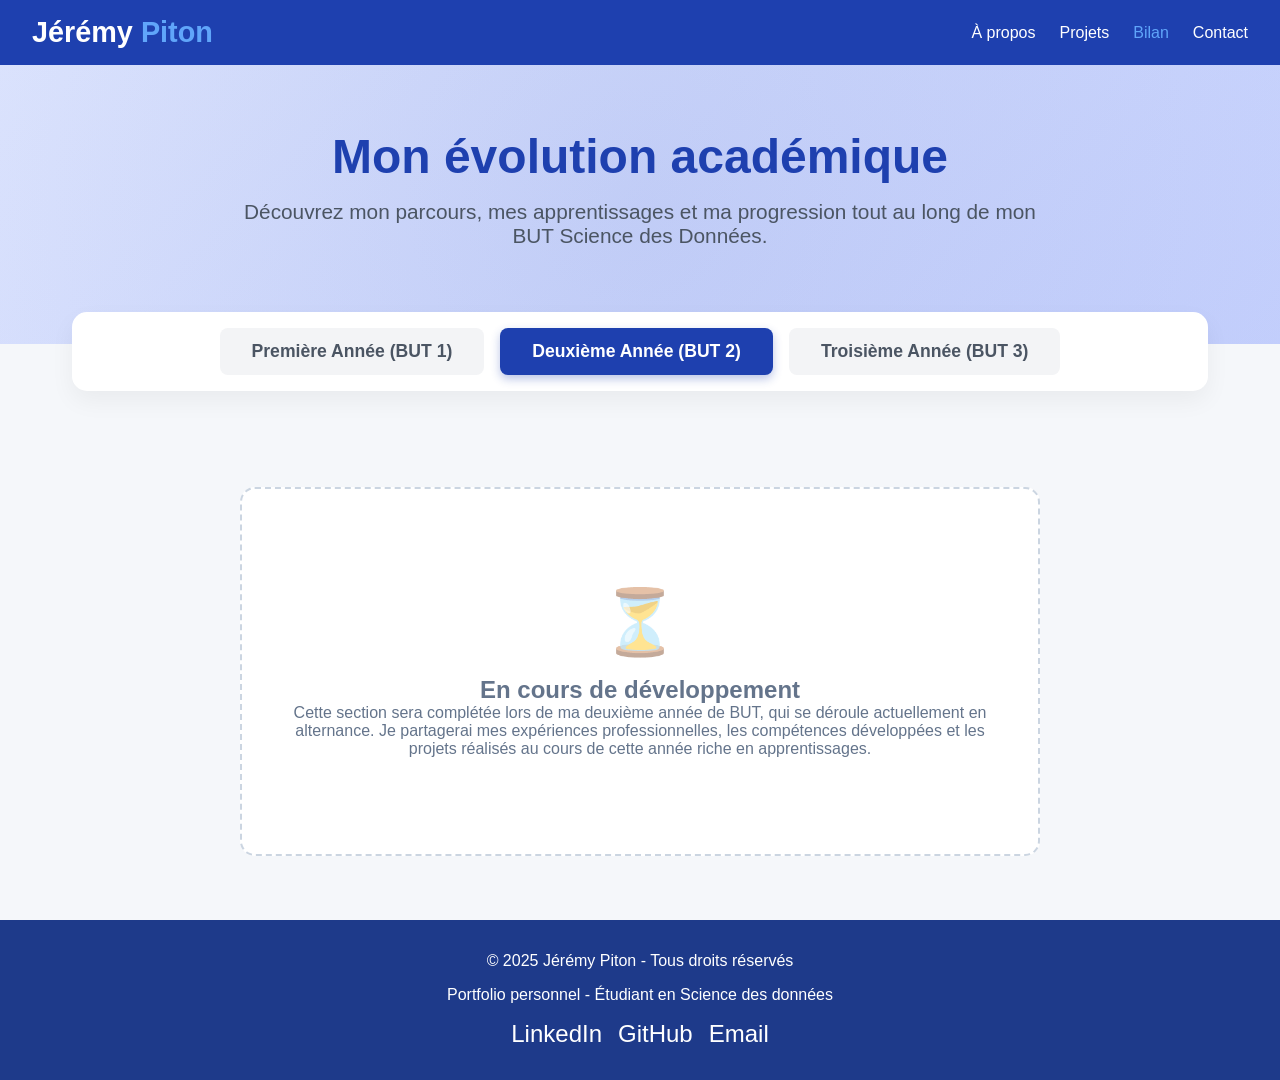
==== pages/bilan.html @ 54cb003f "Add files via upload" ====
<!DOCTYPE html>
<html lang="fr">
<head>
    <meta charset="UTF-8">
    <meta name="viewport" content="width=device-width, initial-scale=1.0">
    <title>Bilan - Jérémy Piton</title>
    <link rel="stylesheet" href="../styles/style.css">
</head>
<body>
    <header>
        <nav>
            <div class="logo"><a href="../index.html" style="text-decoration: none; color: inherit;">Jérémy <span>Piton</span></a></div>
            <div class="nav-links">
                <a href="./about.html">À propos</a>
                <a href="./projet.html">Projets</a>
                <a href="./bilan.html" style="color: #60a5fa;">Bilan</a>
                <a href="./contact.html">Contact</a>
            </div>
        </nav>
    </header>

    <section class="hero">
        <div class="hero-content">
            <h1>Mon évolution académique</h1>
            <p>Découvrez mon parcours, mes apprentissages et ma progression tout au long de mon BUT Science des Données.</p>
        </div>
    </section>

    <div class="tabs-container">
        <div class="tabs">
            <button class="tab-btn" data-target="but1">Première Année (BUT 1)</button>
            <button class="tab-btn active" data-target="but2">Deuxième Année (BUT 2)</button>
            <button class="tab-btn" data-target="but3">Troisième Année (BUT 3)</button>
        </div>
    </div>

    <div id="but1" class="tab-content bilan-container">
        <div class="bilan-section">
            <h2><span class="section-icon">🎯</span>Vue d'ensemble de l'année</h2>
            <p>Ma première année en BUT Science des Données à l'IUT de Poitiers (site de Niort) s'est révélée être une expérience enrichissante et gratifiante. Dès le début de cette formation, j'ai été agréablement surpris par la qualité de l'enseignement et la diversité des matières proposées.</p>
            
            <div class="highlight-box">
                <p>Cette année a dépassé toutes mes attentes et les résultats obtenus témoignent d'une réelle cohérence entre mes aptitudes et cette formation.</p>
            </div>
            
            <p>Ce qui m'a le plus marqué, c'est la facilité avec laquelle j'ai assimilé les concepts enseignés. Sans avoir le sentiment de fournir un travail intensif, j'ai réussi à obtenir d'excellents résultats tout au long des deux semestres, ce qui témoigne à la fois de ma passion pour le domaine et de ma capacité d'adaptation aux méthodes pédagogiques universitaires.</p>
        </div>

        <div class="bilan-section">
            <h2><span class="section-icon">📊</span>Résultats académiques</h2>
            <p>Mes résultats de première année reflètent un parcours solide et cohérent. J'ai obtenu de très bons résultats dans l'ensemble des matières, avec une progression constante qui s'est maintenue de septembre à juin.</p>
            
            <div class="skills-grid">
                <div class="skill-item">
                    <strong>Semestre 1</strong><br>
                    Très bons résultats
                </div>
                <div class="skill-item">
                    <strong>Semestre 2</strong><br>
                    Progression confirmée
                </div>
                <div class="skill-item">
                    <strong>Moyenne générale</strong><br>
                    Belle performance
                </div>
                <div class="skill-item">
                    <strong>Assiduité</strong><br>
                    Grande régularité
                </div>
            </div>
            
            <p>Ces résultats sont satisfaisants car ils ont été obtenus sans stress excessif ni surmenage. Cela m'a permis de prendre du recul sur les concepts étudiés et d'approfondir certains sujets qui m'intéressaient particulièrement, notamment dans le domaine informatique.</p>
        </div>

        <div class="bilan-section">
            <h2><span class="section-icon">💻</span>Passion confirmée pour l'informatique</h2>
            <p>Comme je l'anticipais avant d'intégrer cette formation, l'aspect informatique du BUT Science des Données a été une source de motivation constante. Les cours de programmation Python, de bases de données SQL, et d'algorithmique ont particulièrement retenu mon attention.</p>
            
            <p>Cette attirance naturelle pour l'informatique s'est traduite par une facilité d'apprentissage dans ces matières. Les concepts de programmation, la logique algorithmique et la manipulation de données m'ont semblé intuitifs, ce qui m'a permis d'aller au-delà des exigences du programme et d'explorer des aspects plus avancés par curiosité personnelle.</p>
            
            <div class="highlight-box">
                <p>L'informatique reste le domaine où je me sens le plus à l'aise et où ma progression est la plus naturelle. Cette passion devrait constituer un atout majeur pour la suite de mes études.</p>
            </div>
        </div>

        <div class="bilan-section">
            <h2><span class="section-icon">📐</span>Appropriation des mathématiques</h2>
            <p>L'une des plus belles surprises de cette année a été de voir à quel point les mathématiques et l’informatique se complètent parfaitement. Si les maths m'ont toujours intéressé, j’ai découvert à travers la science des données une nouvelle manière de les appliquer, rendant leur utilisation encore plus captivante et enrichissante.</p>
            
            <p>Les statistiques, l'algèbre linéaire, et l'analyse de données m'ont permis de découvrir une facette des mathématiques que je ne connaissais pas : leur application concrète et leur utilité pratique dans l'analyse et l'interprétation de données réelles. Cette approche contextualisée a changé ma perception de cette discipline.</p>
            
            <p>Ma motivation pour les mathématiques et l'informatique s'aligne désormais parfaitement, renforçant ainsi la cohérence de mon parcours en data science. Cette convergence marque une étape clé dans mon évolution académique et confirme mon choix professionnel, en me permettant d'exploiter pleinement ces deux disciplines pour l'analyse et la valorisation des données.</p>
        </div>

        <div class="bilan-section">
            <h2><span class="section-icon">🚀</span>Perspectives et projets futurs</h2>
            <p>Cette première année réussie renforce ma conviction d'avoir fait le bon choix d'orientation. Elle constitue une base solide pour aborder les années suivantes avec confiance.</p>
            
            <p>Aussi je me projette déjà dans l'alternance que j'effectuerai pour ma deuxième année. Cette expérience professionnelle me permettra de mettre en pratique les compétences acquises tout en continuant à apprendre dans un environnement professionnel stimulant.</p>
            
            <div class="highlight-box">
                <p>J’ai atteint mon objectif en décrochant une alternance en data science à Niort ce qui me permettra de conjuguer apprentissage théorique et expérience concrète pour renforcer mes compétences.</p>
            </div>
            
            <p>Cette année m'a également donné envie d'approfondir certains domaines comme l'analyse de données et la visualisation de données avancée. Je compte profiter du premier mois des vacances d'été pour explorer ces sujets en autonomie.</p>
        </div>

        <div class="bilan-section">
            <h2><span class="section-icon">✨</span>Conclusion</h2>
            <p>En résumé, cette première année de BUT Science des Données restera marquée par la découverte d'une formation parfaitement adaptée à mes aspirations et à mes capacités.</p>
            
            <p>Au-delà de mes résultats, c'est surtout l'épanouissement personnel et intellectuel que je retiens de cette année. Avoir développé un goût pour les mathématiques appliquées tout en confirmant ma passion pour l'informatique orientera positivement la suite de mon parcours.</p>
            
            <p>Je termine cette première année avec enthousiasme et impatience de poursuivre cette aventure.</p>
        </div>
    </div>

    <div id="but2" class="tab-content active bilan-container">
        <div class="coming-soon">
            <div class="icon">⏳</div>
            <h2>En cours de développement</h2>
            <p>Cette section sera complétée lors de ma deuxième année de BUT, qui se déroule actuellement en alternance. Je partagerai mes expériences professionnelles, les compétences développées et les projets réalisés au cours de cette année riche en apprentissages.</p>
        </div>
    </div>

    <div id="but3" class="tab-content bilan-container">
        <div class="coming-soon">
            <div class="icon">🚀</div>
            <h2>Patience, j'y travaille !</h2>
            <p>Cette section sera complétée lors de ma troisième et dernière année de BUT.<br>Au programme : spécialisation, poursuite de mon alternance, et préparation à la poursuite d'études (Master/École d'ingénieur).</p>
        </div>
    </div>
    
    <footer>
        <p>© 2025 Jérémy Piton - Tous droits réservés</p>
        <p>Portfolio personnel - Étudiant en Science des données</p>
        <div class="social-links">
            <a href="https://www.linkedin.com/in/j%C3%A9r%C3%A9my-piton-b1ab8a340/">LinkedIn</a>
            <a href="https://github.com/jeremypiton">GitHub</a>
            <a href="mailto:jmyptn@gmail.com">Email</a>
        </div>
    </footer>

    <script src="../scripts/scripts.js"></script>
</body>
</html>
---- styles/style.css ----
/* ==========================================================================
   BASES & VARIABLES
   ========================================================================== */
* {
    margin: 0;
    padding: 0;
    box-sizing: border-box;
    font-family: 'Segoe UI', Tahoma, Geneva, Verdana, sans-serif;
}

body {
    background-color: #f5f7fa;
    color: #333;
    overflow-x: hidden;
}

/* ==========================================================================
   NAVIGATION & FOOTER (Communs)
   ========================================================================== */
header {
    background-color: #1e40af;
    color: white;
    padding: 1rem 2rem;
    box-shadow: 0 2px 10px rgba(0,0,0,0.1);
}

nav {
    display: flex;
    justify-content: space-between;
    align-items: center;
}

.logo {
    font-size: 1.8rem;
    font-weight: bold;
}

.logo span {
    color: #60a5fa;
}

.nav-links {
    display: flex;
    gap: 1.5rem;
}

.nav-links a {
    color: white;
    text-decoration: none;
    font-weight: 500;
    transition: color 0.3s;
}

.nav-links a:hover, .nav-links a.active {
    color: #60a5fa;
}

footer {
    background-color: #1e3a8a;
    color: white;
    padding: 2rem;
    text-align: center;
}

footer p {
    margin-bottom: 1rem;
}

.social-links {
    display: flex;
    justify-content: center;
    gap: 1rem;
    margin-top: 1rem;
}

.social-links a {
    color: white;
    font-size: 1.5rem;
    transition: color 0.3s;
    text-decoration: none;
}

.social-links a:hover {
    color: #60a5fa;
}

/* ==========================================================================
   SECTION HERO (Commune)
   ========================================================================== */
.hero {
    padding: 4rem 2rem;
    display: flex;
    flex-direction: column;
    align-items: center;
    text-align: center;
    background: linear-gradient(135deg, #e0e7ff 0%, #c7d2fe 100%);
    position: relative;
    overflow: hidden;
}

.hero::before {
    content: '';
    position: absolute;
    top: -50%;
    left: -50%;
    width: 200%;
    height: 200%;
    background: radial-gradient(circle, rgba(30, 64, 175, 0.1) 0%, transparent 70%);
    animation: float 20s infinite linear;
}

.hero-content {
    position: relative;
    z-index: 2;
}

.hero h1 {
    font-size: 3rem;
    margin-bottom: 1rem;
    color: #1e40af;
    animation: slideInFromTop 1s ease-out;
}

.hero p {
    font-size: 1.3rem;
    max-width: 800px;
    margin-bottom: 2rem;
    color: #4b5563;
    animation: slideInFromBottom 1s ease-out 0.3s both;
}

.hero-btn {
    display: inline-block;
    padding: 0.8rem 1.5rem;
    background-color: #1e40af;
    color: white !important;
    text-decoration: none;
    border-radius: 5px;
    font-weight: 500;
    transition: background-color 0.3s;
    cursor: pointer;
    border: none;
}

.hero-btn:hover {
    background-color: #3b82f6;
}

/* ==========================================================================
   COMPOSANTS : CARTES DE PROJETS / FEATURES
   ========================================================================== */
.features {
    padding: 4rem 2rem;
    display: grid;
    grid-template-columns: repeat(auto-fit, minmax(300px, 1fr));
    gap: 2rem;
    max-width: 1200px;
    margin: 0 auto;
}

.feature-card {
    background-color: white;
    padding: 2rem;
    border-radius: 10px;
    box-shadow: 0 4px 6px rgba(0,0,0,0.05);
    transition: transform 0.3s, box-shadow 0.3s;
    position: relative;
    text-align: justify;
}

.feature-card:hover {
    transform: translateY(-5px);
    box-shadow: 0 10px 15px rgba(0,0,0,0.1);
}

.feature-icon {
    font-size: 2rem;
    color: #1e40af;
    margin-bottom: 1rem;
    text-align: center;
}

.feature-card h3 {
    font-size: 1.5rem;
    margin-bottom: 1rem;
    color: #1e3a8a;
}

.open-details-btn {
    padding: 0.5rem 1rem;
    background-color: #1e40af;
    color: white;
    border: none;
    border-radius: 5px;
    font-weight: 600;
    cursor: pointer;
    transition: background-color 0.3s;
    margin-top: 1rem;
}

/* ==========================================================================
   PAGE PROJET : MODALES
   ========================================================================== */
.modal-overlay {
    display: none;
    position: fixed;
    top: 0; left: 0; width: 100%; height: 100%;
    background-color: rgba(0, 0, 0, 0.5);
    z-index: 9999;
}

.modal-overlay.active { display: block; }

.project-details {
    display: none;
    position: fixed;
    top: 50%; left: 50%;
    transform: translate(-50%, -50%);
    background: white;
    padding: 2rem;
    border-radius: 10px;
    box-shadow: 0 0 15px rgba(0,0,0,0.3);
    z-index: 10000;
    max-width: 90%;
    max-height: 80vh;
    overflow-y: auto;
    width: 700px;
}

.project-details.active { display: block; }

.close-details-btn {
    position: absolute;
    top: 1rem; right: 1rem;
    background: #f3f4f6;
    border: none;
    width: 30px; height: 30px;
    border-radius: 50%;
    cursor: pointer;
}

.project-content { display: flex; gap: 2rem; margin-top: 1rem; }
.project-left, .project-right { flex: 1; }

/* ==========================================================================
   PAGE À PROPOS : PROFIL & PASSIONS
   ========================================================================== */
.profile-section { padding: 4rem 2rem; max-width: 1200px; margin: 0 auto; }

.profile-card {
    background: white; border-radius: 20px; padding: 3rem;
    box-shadow: 0 10px 30px rgba(0,0,0,0.1);
    animation: fadeInUp 1s ease-out;
}

.profile-content { display: grid; grid-template-columns: 1fr 2fr; gap: 3rem; align-items: center; }

.profile-image {
    width: 180px; height: 180px; border-radius: 50%;
    background: linear-gradient(135deg, #1e40af, #60a5fa);
    display: flex; align-items: center; justify-content: center;
    font-size: 4rem; color: white; margin: 0 auto;
}

.passions-section { padding: 4rem 2rem; background: #f8fafc; }
.passions-grid { display: grid; grid-template-columns: repeat(auto-fit, minmax(300px, 1fr)); gap: 2rem; max-width: 1200px; margin: 0 auto; }

.passion-card {
    background: white; border-radius: 20px; padding: 2rem;
    box-shadow: 0 10px 30px rgba(0,0,0,0.1);
    transition: transform 0.3s;
}

.passion-card:hover { transform: translateY(-10px); }

/* Couleurs spécifiques passions */
.basketball-card { background: linear-gradient(135deg, #ff6b35 0%, #f7931e 100%); color: white; }
.cycling-card { background: linear-gradient(135deg, #10b981 0%, #059669 100%); color: white; }
.gaming-card { background: linear-gradient(135deg, #8b5cf6 0%, #7c3aed 100%); color: white; }

.passion-stats { display: flex; gap: 1.5rem; margin-top: 1rem; }
.stat-number { font-size: 1.5rem; font-weight: bold; display: block; }

/* ==========================================================================
   PAGE CONTACT & CV
   ========================================================================== */
.main-content { max-width: 1200px; margin: 0 auto; padding: 2rem; }

.cv-section { background: white; border-radius: 10px; overflow: hidden; margin-bottom: 3rem; }
.cv-header { background: #1e40af; color: white; padding: 2rem; text-align: center; position: relative; }

.pdf-embed { width: 100%; height: 600px; border: none; }

.info-item {
    display: flex; align-items: center; margin-bottom: 1rem;
    padding: 1rem; background: white; border-radius: 8px;
    box-shadow: 0 2px 5px rgba(0,0,0,0.05);
}

.info-icon { font-size: 1.5rem; margin-right: 1rem; color: #1e40af; }

.availability {
    padding: 1.5rem; background: #dcfce7; border-left: 4px solid #16a34a;
    border-radius: 5px; margin-top: 2rem;
}

/* ==========================================================================
   PAGE BILAN
   ========================================================================== */
.bilan-container { max-width: 1000px; margin: 0 auto; padding: 2rem; }
.bilan-section { background: white; margin-bottom: 2rem; padding: 2rem; border-radius: 15px; box-shadow: 0 4px 15px rgba(0,0,0,0.05); }
.highlight-box { background: #eff6ff; padding: 1.5rem; border-left: 4px solid #3b82f6; margin: 1rem 0; }
.skills-grid { display: grid; grid-template-columns: repeat(auto-fit, minmax(150px, 1fr)); gap: 1rem; }
.skill-item { background: #f8fafc; padding: 1rem; border-radius: 8px; text-align: center; border: 1px solid #e2e8f0; }

/* ==========================================================================
   ANIMATIONS
   ========================================================================== */
@keyframes float { 0% { transform: rotate(0deg); } 100% { transform: rotate(360deg); } }
@keyframes slideInFromTop { 0% { opacity: 0; transform: translateY(-50px); } 100% { opacity: 1; transform: translateY(0); } }
@keyframes slideInFromBottom { 0% { opacity: 0; transform: translateY(50px); } 100% { opacity: 1; transform: translateY(0); } }
@keyframes fadeInUp { 0% { opacity: 0; transform: translateY(30px); } 100% { opacity: 1; transform: translateY(0); } }
@keyframes bounce { 0%, 100% { transform: translateY(0); } 50% { transform: translateY(-20px); } }

.animate-on-scroll { opacity: 0; transform: translateY(30px); transition: all 0.6s ease; }
.animate-on-scroll.visible { opacity: 1; transform: translateY(0); }

/* ==========================================================================
   RESPONSIVE
   ========================================================================== */
@media (max-width: 768px) {
    .profile-content { grid-template-columns: 1fr; text-align: center; }
    .project-content { flex-direction: column; }
    .hero h1 { font-size: 2.2rem; }
}

/* ==========================================================================
   CORRECTIONS : ONGLETS & PAGE À PROPOS
   ========================================================================== */

/* 1. Design des Onglets (Tabs) pour Projets et Bilan */
.tabs-container {
    max-width: 1200px; margin: -2rem auto 2rem auto; padding: 0 2rem; position: relative; z-index: 10;
}
.tabs {
    display: flex; justify-content: center; gap: 1rem; background: white; padding: 1rem; border-radius: 15px; box-shadow: 0 10px 25px rgba(0,0,0,0.05); flex-wrap: wrap;
}
.tab-btn {
    padding: 0.8rem 2rem; border: none; background: #f3f4f6; color: #4b5563; border-radius: 8px; font-size: 1.1rem; font-weight: 600; cursor: pointer; transition: all 0.3s ease;
}
.tab-btn:hover { background: #e0e7ff; color: #1e40af; }
.tab-btn.active { background: #1e40af; color: white; box-shadow: 0 4px 10px rgba(30, 64, 175, 0.3); }

.tab-content { display: none; animation: fadeIn 0.5s ease-out; }
.tab-content.active { display: block; }

.coming-soon { text-align: center; padding: 6rem 2rem; background: white; border-radius: 15px; border: 2px dashed #cbd5e1; color: #64748b; max-width: 800px; margin: 2rem auto; }
.coming-soon .icon { font-size: 4rem; margin-bottom: 1rem; opacity: 0.5; }

@keyframes fadeIn { from { opacity: 0; transform: translateY(10px); } to { opacity: 1; transform: translateY(0); } }

/* 2. Restauration des images et animations des Passions (Page À propos) */
.basketball-image { width: 100%; height: 200px; background: url('../documents/basketball.jpg') center/cover; border-radius: 10px; margin-bottom: 1.5rem; position: relative; }
.basketball-court { position: absolute; top: 0; right: 0; width: 100px; height: 100px; opacity: 0.2; background: radial-gradient(circle at 50px 50px, transparent 20px, white 20px, white 22px, transparent 22px); }
.basketball-animation { position: absolute; top: 20px; right: 20px; width: 40px; height: 40px; background: #8b4513; border-radius: 50%; border: 2px solid #654321; animation: bounce 2s infinite ease-in-out; cursor: pointer; }
.basketball-animation::before { content: ''; position: absolute; top: 50%; left: 50%; transform: translate(-50%, -50%); width: 30px; height: 1px; background: #654321; box-shadow: 0 -8px 0 #654321, 0 8px 0 #654321, -8px 0 0 #654321, 8px 0 0 #654321; }

.bike-image { width: 100%; height: 200px; background: url('../documents/velo.jpg') center/cover; border-radius: 10px; margin-bottom: 1.5rem; position: relative; overflow: hidden; }
.bike-image::before { content: ''; position: absolute; top: 0; left: -100%; width: 100%; height: 100%; background: linear-gradient(90deg, transparent, rgba(255,255,255,0.4), transparent); transition: left 0.5s ease; }
.cycling-card:hover .bike-image::before { left: 100%; }

.gaming-setup { width: 100%; height: 200px; background: url('../documents/JeuxVideos.png') center/cover; border-radius: 10px; margin-bottom: 1.5rem; position: relative; }

.passion-card h3 { font-size: 1.8rem; margin-bottom: 1rem; display: flex; align-items: center; gap: 0.5rem; }
.passion-card p { font-size: 1.1rem; line-height: 1.6; margin-bottom: 1rem; text-align: justify; }

/* 3. Résolution du conflit pour la section "Valeurs" (Page À propos) */
.skills-section { padding: 4rem 2rem; max-width: 1200px; margin: 0 auto; }
.skills-title { text-align: center; margin-bottom: 3rem; }
.skills-title h2 { font-size: 2.5rem; color: #1e40af; margin-bottom: 1rem; }

/* On cible spécifiquement la grille dans .skills-section pour ne pas casser la page Bilan */
.skills-section .skills-grid { grid-template-columns: repeat(auto-fit, minmax(250px, 1fr)); gap: 2rem; }
.skills-section .skill-item { background: white; padding: 2rem; border-radius: 15px; box-shadow: 0 5px 15px rgba(0,0,0,0.1); text-align: center; transition: transform 0.3s ease; border: none; }
.skills-section .skill-item:hover { transform: translateY(-5px); }
.skill-icon { font-size: 3rem; margin-bottom: 1rem; }
.skills-section .skill-item h4 { color: #1e40af; margin-bottom: 0.5rem; font-size: 1.2rem; }

/* 4. Titre de la section Passions (Page À propos) */
.passions-title { 
    text-align: center; 
    margin-bottom: 4rem; 
}

.passions-title h2 { 
    font-size: 2.5rem; 
    color: #1e40af; 
    margin-bottom: 1rem; 
}

.passions-title p {
    color: #4b5563;
    font-size: 1.1rem;
}
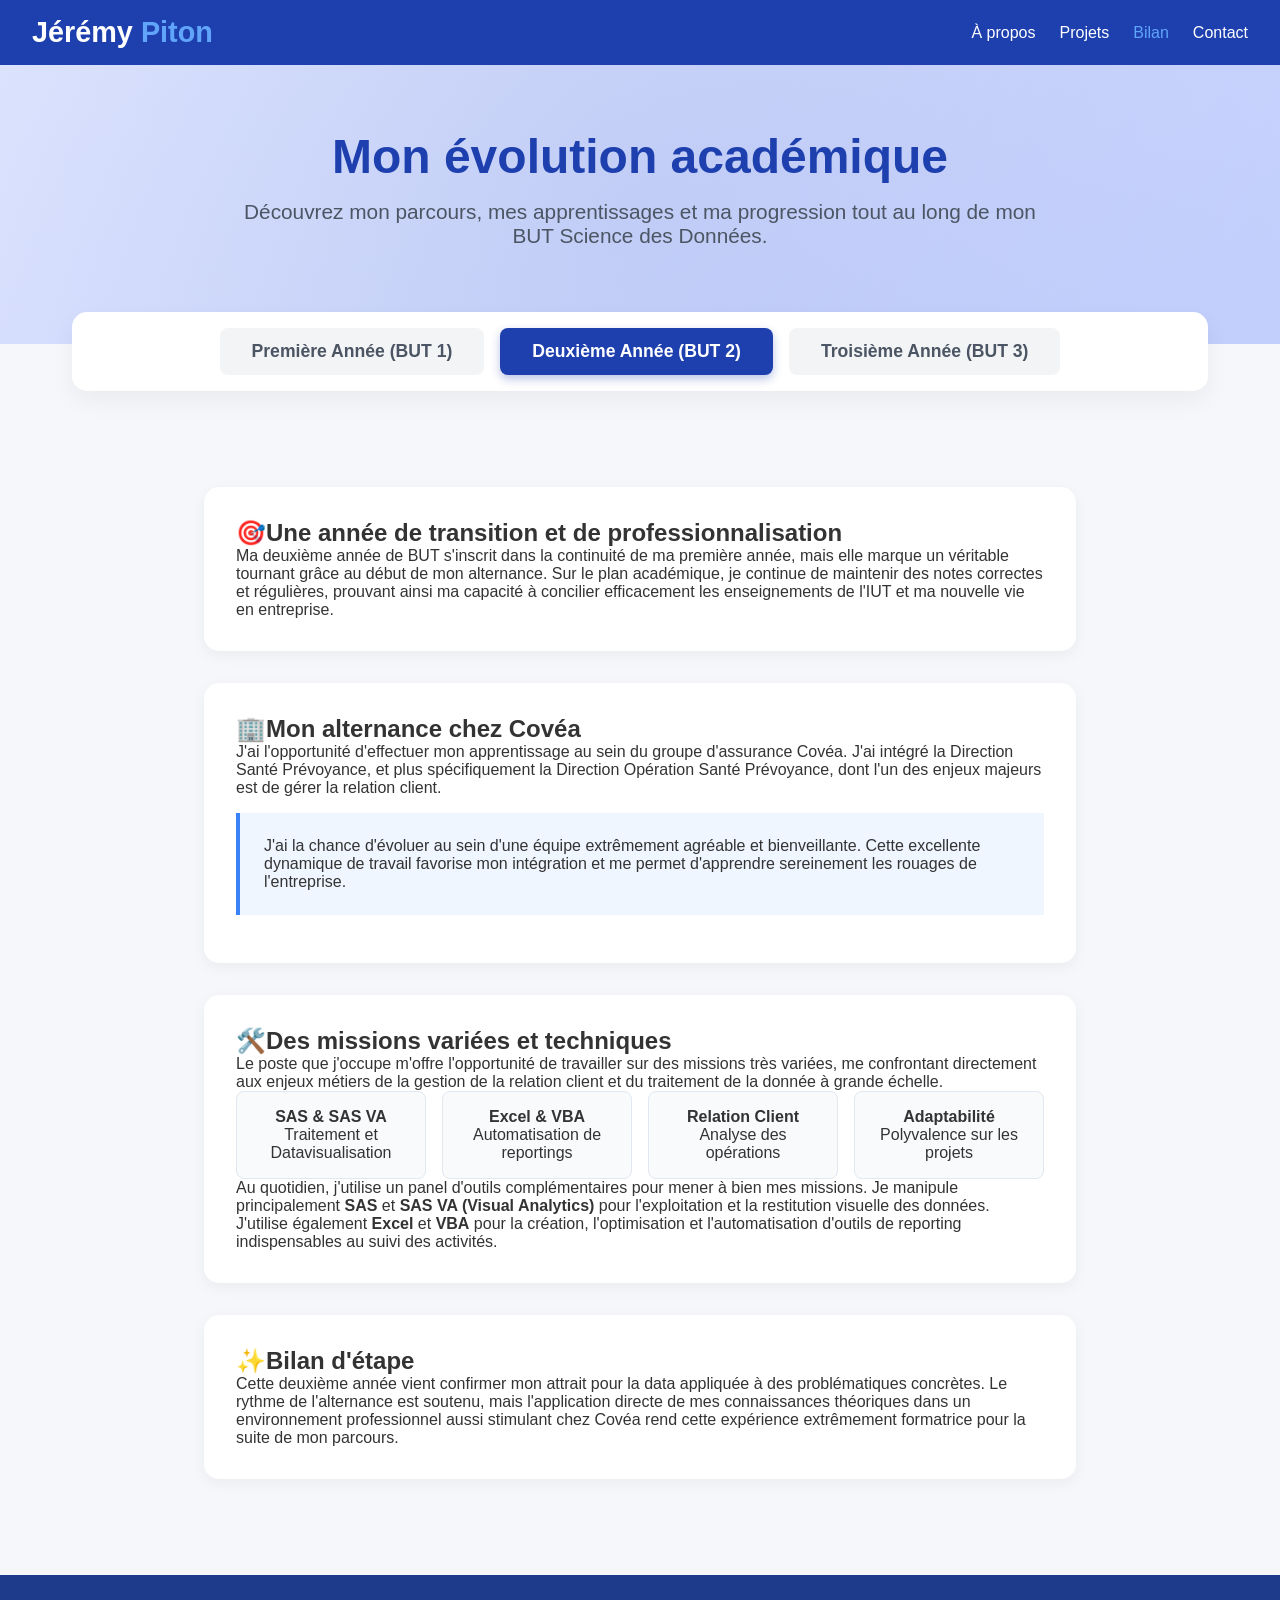
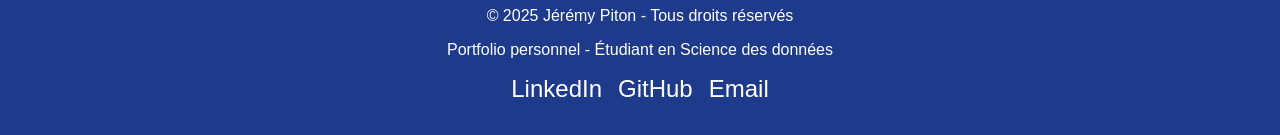
==== commit 2ea5059b: "Add files via upload" ====
--- a/pages/bilan.html
+++ b/pages/bilan.html
@@ -116,11 +116,52 @@
     </div>
 
     <div id="but2" class="tab-content active bilan-container">
-        <div class="coming-soon">
-            <div class="icon">⏳</div>
-            <h2>En cours de développement</h2>
-            <p>Cette section sera complétée lors de ma deuxième année de BUT, qui se déroule actuellement en alternance. Je partagerai mes expériences professionnelles, les compétences développées et les projets réalisés au cours de cette année riche en apprentissages.</p>
+        <div id="but2" class="tab-content active bilan-container">
+        <div class="bilan-section">
+            <h2><span class="section-icon">🎯</span>Une année de transition et de professionnalisation</h2>
+            <p>Ma deuxième année de BUT s'inscrit dans la continuité de ma première année, mais elle marque un véritable tournant grâce au début de mon alternance. Sur le plan académique, je continue de maintenir des notes correctes et régulières, prouvant ainsi ma capacité à concilier efficacement les enseignements de l'IUT et ma nouvelle vie en entreprise.</p>
         </div>
+
+        <div class="bilan-section">
+            <h2><span class="section-icon">🏢</span>Mon alternance chez Covéa</h2>
+            <p>J'ai l'opportunité d'effectuer mon apprentissage au sein du groupe d'assurance Covéa. J'ai intégré la Direction Santé Prévoyance, et plus spécifiquement la Direction Opération Santé Prévoyance, dont l'un des enjeux majeurs est de gérer la relation client.</p>
+            
+            <div class="highlight-box">
+                <p>J'ai la chance d'évoluer au sein d'une équipe extrêmement agréable et bienveillante. Cette excellente dynamique de travail favorise mon intégration et me permet d'apprendre sereinement les rouages de l'entreprise.</p>
+            </div>
+        </div>
+
+        <div class="bilan-section">
+            <h2><span class="section-icon">🛠️</span>Des missions variées et techniques</h2>
+            <p>Le poste que j'occupe m'offre l'opportunité de travailler sur des missions très variées, me confrontant directement aux enjeux métiers de la gestion de la relation client et du traitement de la donnée à grande échelle.</p>
+            
+            <div class="skills-grid">
+                <div class="skill-item">
+                    <strong>SAS & SAS VA</strong><br>
+                    Traitement et Datavisualisation
+                </div>
+                <div class="skill-item">
+                    <strong>Excel & VBA</strong><br>
+                    Automatisation de reportings
+                </div>
+                <div class="skill-item">
+                    <strong>Relation Client</strong><br>
+                    Analyse des opérations
+                </div>
+                <div class="skill-item">
+                    <strong>Adaptabilité</strong><br>
+                    Polyvalence sur les projets
+                </div>
+            </div>
+            
+            <p>Au quotidien, j'utilise un panel d'outils complémentaires pour mener à bien mes missions. Je manipule principalement <strong>SAS</strong> et <strong>SAS VA (Visual Analytics)</strong> pour l'exploitation et la restitution visuelle des données. J'utilise également <strong>Excel</strong> et <strong>VBA</strong> pour la création, l'optimisation et l'automatisation d'outils de reporting indispensables au suivi des activités.</p>
+        </div>
+
+        <div class="bilan-section">
+            <h2><span class="section-icon">✨</span>Bilan d'étape</h2>
+            <p>Cette deuxième année vient confirmer mon attrait pour la data appliquée à des problématiques concrètes. Le rythme de l'alternance est soutenu, mais l'application directe de mes connaissances théoriques dans un environnement professionnel aussi stimulant chez Covéa rend cette expérience extrêmement formatrice pour la suite de mon parcours.</p>
+        </div>
+    </div>
     </div>
 
     <div id="but3" class="tab-content bilan-container">
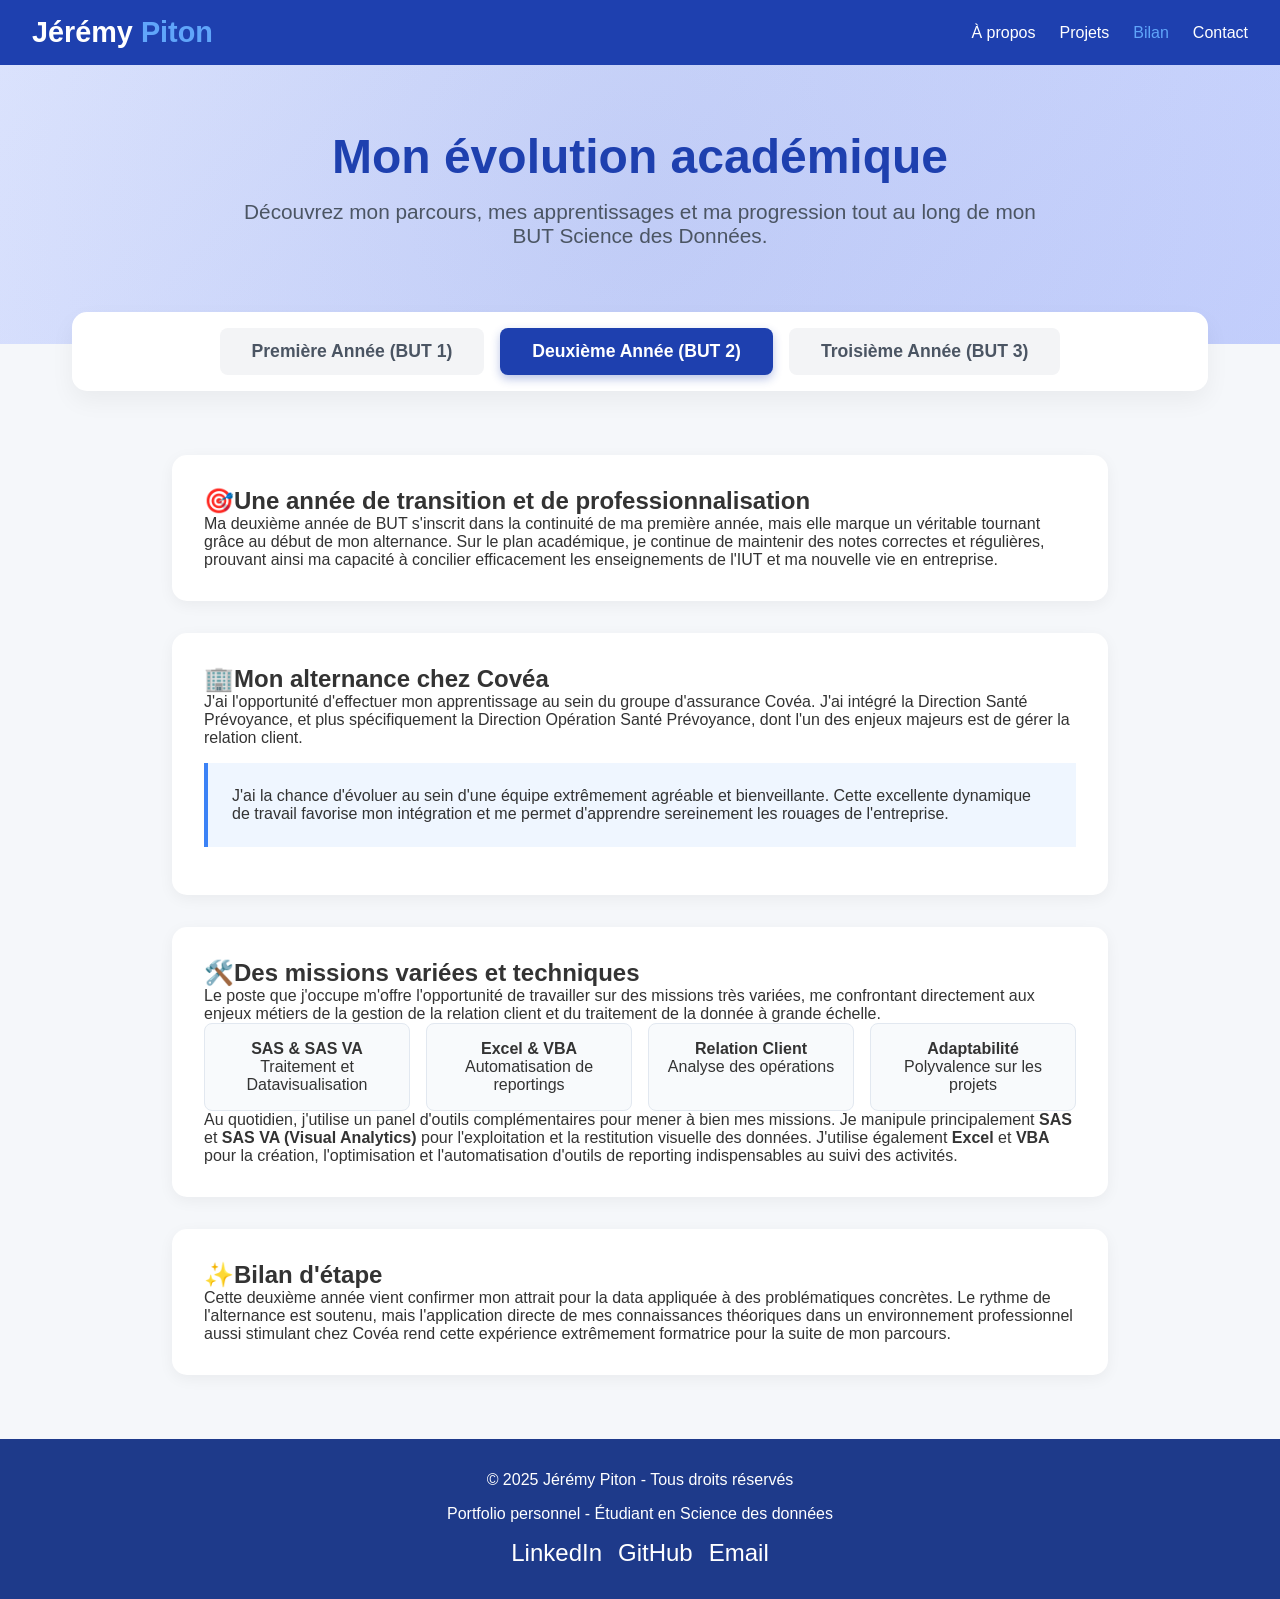
==== commit 98ee725c: "Add files via upload" ====
--- a/pages/bilan.html
+++ b/pages/bilan.html
@@ -116,7 +116,6 @@
     </div>
 
     <div id="but2" class="tab-content active bilan-container">
-        <div id="but2" class="tab-content active bilan-container">
         <div class="bilan-section">
             <h2><span class="section-icon">🎯</span>Une année de transition et de professionnalisation</h2>
             <p>Ma deuxième année de BUT s'inscrit dans la continuité de ma première année, mais elle marque un véritable tournant grâce au début de mon alternance. Sur le plan académique, je continue de maintenir des notes correctes et régulières, prouvant ainsi ma capacité à concilier efficacement les enseignements de l'IUT et ma nouvelle vie en entreprise.</p>
@@ -162,7 +161,7 @@
             <p>Cette deuxième année vient confirmer mon attrait pour la data appliquée à des problématiques concrètes. Le rythme de l'alternance est soutenu, mais l'application directe de mes connaissances théoriques dans un environnement professionnel aussi stimulant chez Covéa rend cette expérience extrêmement formatrice pour la suite de mon parcours.</p>
         </div>
     </div>
-    </div>
+
 
     <div id="but3" class="tab-content bilan-container">
         <div class="coming-soon">
